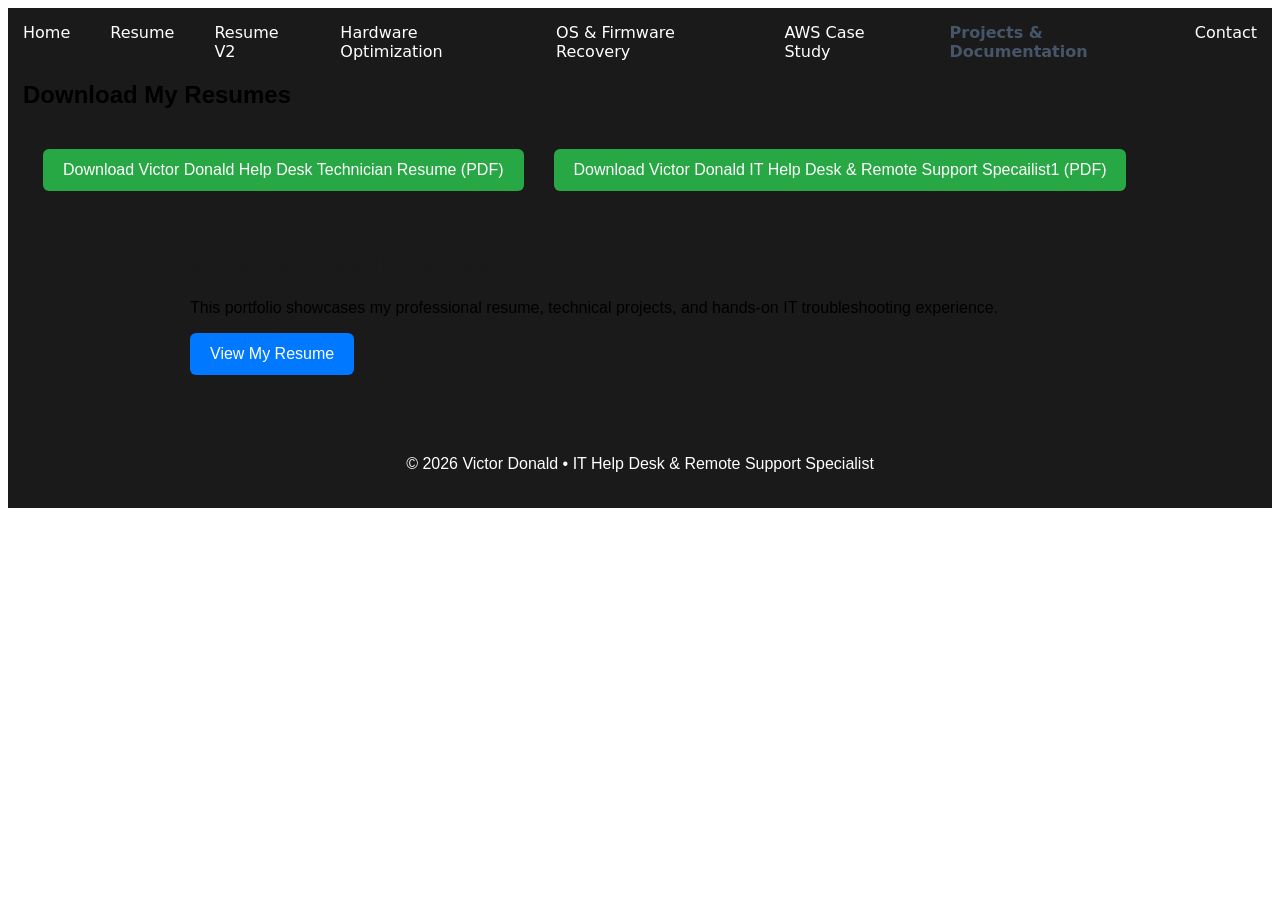
==== index.html @ 6b9271ef "Update index.html" ====
<!DOCTYPE html>
<html>
<head>
  <title>Victor Donald - IT Portfolio</title>
</head>

<body>

<nav style="background:#1a1a1a; padding:15px; font-family:Arial;">
<nav style="display: flex; gap: 20px; font-family: system-ui, -apple-system, sans-serif;">
  
  
  
  <a href="index.html" style="color:white; margin-right:20px; text-decoration:none;">Home</a>
  <a href="resume.html" style="color:white; margin-right:20px; text-decoration:none;">Resume</a>
  <a href="resumeV2.html" style="color:white; margin-right:20px; text-decoration:none;">Resume V2</a>
  <a href="hardware-optimization.html" style="color:white; margin-right:20px; text-decoration:none;">Hardware Optimization</a>
  <a href="os-firmware-recovery.html" style="color:white; margin-right:20px; text-decoration:none;">OS & Firmware Recovery</a>
  <a href="aws-case-study.html" style="color:white; margin-right:20px; text-decoration:none;"> AWS Case Study</a>
  <a href="projects.html" style="text-decoration: none; color: #475569; font-weight: 600;">Projects & Documentation</a>
  <a href="contact.html" style="color:white; text-decoration:none;">Contact</a>
</nav>
<h2>Download My Resumes</h2>
  <a href="Victor Donald Help Desk Technician Resume.pdf" download
    style="display:inline-block; padding:12px 20px; background:#28a745; color:white; border-radius:6px; text-decoration:none; margin:20px 10px 20px 20px;">
  Download Victor Donald Help Desk Technician Resume (PDF)
    <a href="Victor donald_resume IT help Desk & Remote Support Specailist1.pdf" download
    style="display:inline-block; padding:12px 20px; background:#28a745; color:white; border-radius:6px; text-decoration:none; margin:20px 10px 20px 20px;">

      
  Download Victor Donald IT Help Desk & Remote Support Specailist1 (PDF)
</a>
<div style="max-width:900px; margin:auto; padding:20px; font-family:Arial;">
  <h1 style="color:#1a1a1a;">Welcome to My IT Portfolio</h1>
  <p>This portfolio showcases my professional resume, technical projects, and hands-on IT troubleshooting experience.</p>

  <a href="resume.html" style="display:inline-block; padding:12px 20px; background:#0078ff; color:white; border-radius:6px; text-decoration:none;">
    View My Resume
  </a>
</div>

<footer style="background:#1a1a1a; color:white; text-align:center; padding:20px; margin-top:40px;">
  © 2026 Victor Donald • IT Help Desk & Remote Support Specialist
</footer>

</body>
</html>
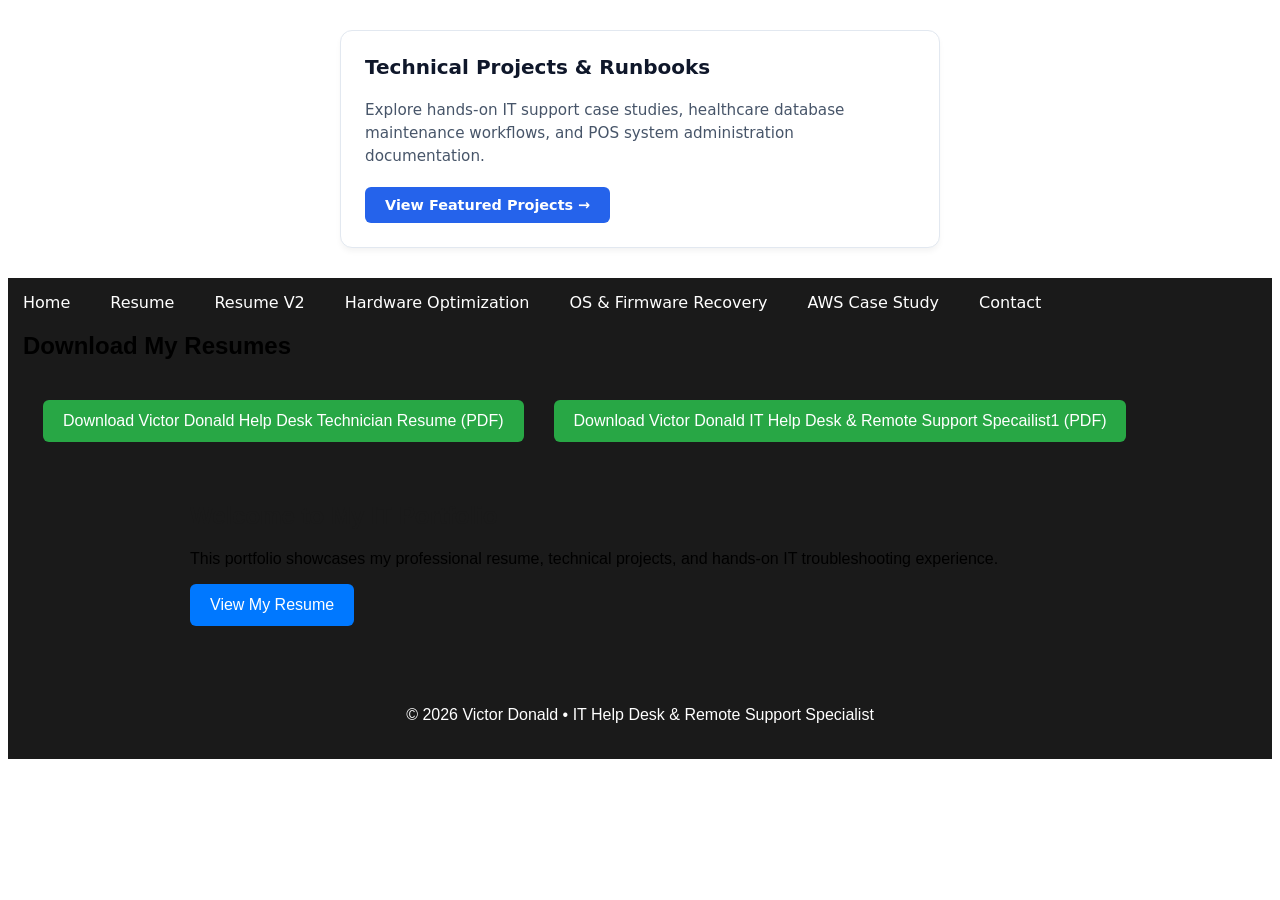
==== commit b7ce3e49: "Update index.html" ====
--- a/index.html
+++ b/index.html
@@ -5,7 +5,22 @@
 </head>
 
 <body>
+<!-- Add this code to your home page where you want the link/card to appear -->
 
+<div class="portfolio-link-container" style="max-width: 600px; margin: 30px auto; font-family: system-ui, -apple-system, sans-serif;">
+  
+  <!-- Option 1: High-Impact Featured Project Card -->
+  <div style="background: #ffffff; border: 1px solid #e2e8f0; border-radius: 12px; padding: 24px; box-shadow: 0 4px 6px -1px rgba(0, 0, 0, 0.05);">
+    <h3 style="margin-top: 0; color: #0f172a; font-size: 1.25rem;">Technical Projects & Runbooks</h3>
+    <p style="color: #475569; font-size: 0.95rem; line-height: 1.5; margin-bottom: 20px;">
+      Explore hands-on IT support case studies, healthcare database maintenance workflows, and POS system administration documentation.
+    </p>
+    <a href="projects.html" style="display: inline-block; background-color: #2563eb; color: #ffffff; text-decoration: none; padding: 10px 20px; border-radius: 6px; font-weight: 600; font-size: 0.9rem; transition: background-color 0.2s ease;">
+      View Featured Projects &rarr;
+    </a>
+  </div>
+
+</div>
 <nav style="background:#1a1a1a; padding:15px; font-family:Arial;">
 <nav style="display: flex; gap: 20px; font-family: system-ui, -apple-system, sans-serif;">
   
@@ -17,7 +32,7 @@
   <a href="hardware-optimization.html" style="color:white; margin-right:20px; text-decoration:none;">Hardware Optimization</a>
   <a href="os-firmware-recovery.html" style="color:white; margin-right:20px; text-decoration:none;">OS & Firmware Recovery</a>
   <a href="aws-case-study.html" style="color:white; margin-right:20px; text-decoration:none;"> AWS Case Study</a>
-  <a href="projects.html" style="text-decoration: none; color: #475569; font-weight: 600;">Projects & Documentation</a>
+ 
   <a href="contact.html" style="color:white; text-decoration:none;">Contact</a>
 </nav>
 <h2>Download My Resumes</h2>
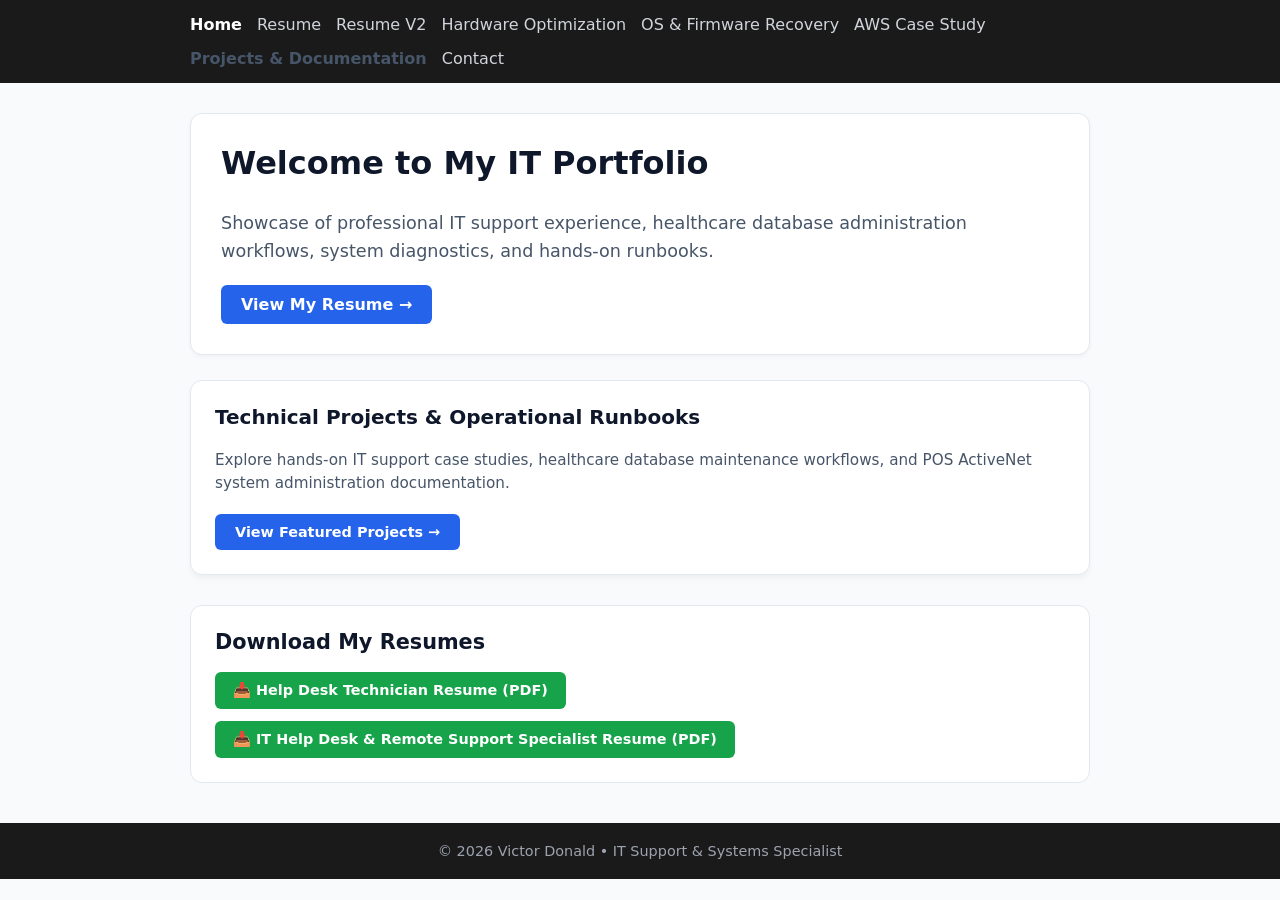
==== commit 77dee463: "Update index.html" ====
--- a/index.html
+++ b/index.html
@@ -1,62 +1,73 @@
 <!DOCTYPE html>
-<html>
+<html lang="en">
 <head>
+  <meta charset="UTF-8">
+  <meta name="viewport" content="width=device-width, initial-scale=1.0">
   <title>Victor Donald - IT Portfolio</title>
 </head>
+<body style="margin: 0; padding: 0; font-family: system-ui, -apple-system, sans-serif; background-color: #f8fafc; color: #1e293b;">
 
-<body>
-<!-- Add this code to your home page where you want the link/card to appear -->
+  <!-- 1. Top Navigation Bar -->
+  <nav style="background: #1a1a1a; padding: 15px 20px;">
+    <div style="max-width: 900px; margin: 0 auto; display: flex; flex-wrap: wrap; gap: 15px; align-items: center;">
+      <a href="index.html" style="color: white; text-decoration: none; font-weight: bold;">Home</a>
+      <a href="resume.html" style="color: #d1d5db; text-decoration: none;">Resume</a>
+      <a href="resumeV2.html" style="color: #d1d5db; text-decoration: none;">Resume V2</a>
+      <a href="hardware-optimization.html" style="color: #d1d5db; text-decoration: none;">Hardware Optimization</a>
+      <a href="os-firmware-recovery.html" style="color: #d1d5db; text-decoration: none;">OS & Firmware Recovery</a>
+      <a href="aws-case-study.html" style="color: #d1d5db; text-decoration: none;">AWS Case Study</a>
+      <a href="projects.html" style="text-decoration: none; color: #475569; font-weight: 600;">Projects & Documentation</a>
+      <a href="contact.html" style="color: #d1d5db; text-decoration: none;">Contact</a>
+    
+    </div>
+  </nav>
 
-<div class="portfolio-link-container" style="max-width: 600px; margin: 30px auto; font-family: system-ui, -apple-system, sans-serif;">
-  
-  <!-- Option 1: High-Impact Featured Project Card -->
-  <div style="background: #ffffff; border: 1px solid #e2e8f0; border-radius: 12px; padding: 24px; box-shadow: 0 4px 6px -1px rgba(0, 0, 0, 0.05);">
-    <h3 style="margin-top: 0; color: #0f172a; font-size: 1.25rem;">Technical Projects & Runbooks</h3>
-    <p style="color: #475569; font-size: 0.95rem; line-height: 1.5; margin-bottom: 20px;">
-      Explore hands-on IT support case studies, healthcare database maintenance workflows, and POS system administration documentation.
-    </p>
-    <a href="projects.html" style="display: inline-block; background-color: #2563eb; color: #ffffff; text-decoration: none; padding: 10px 20px; border-radius: 6px; font-weight: 600; font-size: 0.9rem; transition: background-color 0.2s ease;">
-      View Featured Projects &rarr;
-    </a>
-  </div>
+  <!-- Main Container -->
+  <main style="max-width: 900px; margin: 30px auto; padding: 0 20px;">
 
-</div>
-<nav style="background:#1a1a1a; padding:15px; font-family:Arial;">
-<nav style="display: flex; gap: 20px; font-family: system-ui, -apple-system, sans-serif;">
-  
-  
-  
-  <a href="index.html" style="color:white; margin-right:20px; text-decoration:none;">Home</a>
-  <a href="resume.html" style="color:white; margin-right:20px; text-decoration:none;">Resume</a>
-  <a href="resumeV2.html" style="color:white; margin-right:20px; text-decoration:none;">Resume V2</a>
-  <a href="hardware-optimization.html" style="color:white; margin-right:20px; text-decoration:none;">Hardware Optimization</a>
-  <a href="os-firmware-recovery.html" style="color:white; margin-right:20px; text-decoration:none;">OS & Firmware Recovery</a>
-  <a href="aws-case-study.html" style="color:white; margin-right:20px; text-decoration:none;"> AWS Case Study</a>
- 
-  <a href="contact.html" style="color:white; text-decoration:none;">Contact</a>
-</nav>
-<h2>Download My Resumes</h2>
-  <a href="Victor Donald Help Desk Technician Resume.pdf" download
-    style="display:inline-block; padding:12px 20px; background:#28a745; color:white; border-radius:6px; text-decoration:none; margin:20px 10px 20px 20px;">
-  Download Victor Donald Help Desk Technician Resume (PDF)
-    <a href="Victor donald_resume IT help Desk & Remote Support Specailist1.pdf" download
-    style="display:inline-block; padding:12px 20px; background:#28a745; color:white; border-radius:6px; text-decoration:none; margin:20px 10px 20px 20px;">
+    <!-- 2. Hero / Welcome Banner -->
+    <section style="background: #ffffff; border: 1px solid #e2e8f0; border-radius: 12px; padding: 30px; margin-bottom: 25px; box-shadow: 0 2px 4px rgba(0,0,0,0.04);">
+      <h1 style="color: #0f172a; margin-top: 0; font-size: 2rem;">Welcome to My IT Portfolio</h1>
+      <p style="color: #475569; font-size: 1.1rem; line-height: 1.6; margin-bottom: 20px;">
+        Showcase of professional IT support experience, healthcare database administration workflows, system diagnostics, and hands-on runbooks.
+      </p>
+      <a href="resume.html" style="display: inline-block; padding: 10px 20px; background: #2563eb; color: white; border-radius: 6px; text-decoration: none; font-weight: 600;">
+        View My Resume &rarr;
+      </a>
+    </section>
 
-      
-  Download Victor Donald IT Help Desk & Remote Support Specailist1 (PDF)
-</a>
-<div style="max-width:900px; margin:auto; padding:20px; font-family:Arial;">
-  <h1 style="color:#1a1a1a;">Welcome to My IT Portfolio</h1>
-  <p>This portfolio showcases my professional resume, technical projects, and hands-on IT troubleshooting experience.</p>
+    <!-- 3. Featured Project Card -->
+    <section style="margin-bottom: 30px;">
+      <div style="background: #ffffff; border: 1px solid #e2e8f0; border-radius: 12px; padding: 24px; box-shadow: 0 4px 6px -1px rgba(0, 0, 0, 0.05);">
+        <h3 style="margin-top: 0; color: #0f172a; font-size: 1.25rem;">Technical Projects & Operational Runbooks</h3>
+        <p style="color: #475569; font-size: 0.95rem; line-height: 1.5; margin-bottom: 20px;">
+          Explore hands-on IT support case studies, healthcare database maintenance workflows, and POS ActiveNet system administration documentation.
+        </p>
+        <a href="projects.html" style="display: inline-block; background-color: #2563eb; color: #ffffff; text-decoration: none; padding: 10px 20px; border-radius: 6px; font-weight: 600; font-size: 0.9rem;">
+          View Featured Projects &rarr;
+        </a>
+      </div>
+    </section>
 
-  <a href="resume.html" style="display:inline-block; padding:12px 20px; background:#0078ff; color:white; border-radius:6px; text-decoration:none;">
-    View My Resume
-  </a>
-</div>
+    <!-- 4. Download Resumes Section -->
+    <section style="background: #ffffff; border: 1px solid #e2e8f0; border-radius: 12px; padding: 24px; margin-bottom: 30px;">
+      <h2 style="margin-top: 0; color: #0f172a; font-size: 1.3rem;">Download My Resumes</h2>
+      <div style="display: flex; flex-wrap: wrap; gap: 12px; margin-top: 15px;">
+        <a href="Victor Donald Help Desk Technician Resume.pdf" download style="display: inline-block; padding: 10px 18px; background: #16a34a; color: white; border-radius: 6px; text-decoration: none; font-weight: 600; font-size: 0.9rem;">
+          📥 Help Desk Technician Resume (PDF)
+        </a>
+        <a href="Victor donald_resume IT help Desk & Remote Support Specailist1.pdf" download style="display: inline-block; padding: 10px 18px; background: #16a34a; color: white; border-radius: 6px; text-decoration: none; font-weight: 600; font-size: 0.9rem;">
+          📥 IT Help Desk & Remote Support Specialist Resume (PDF)
+        </a>
+      </div>
+    </section>
 
-<footer style="background:#1a1a1a; color:white; text-align:center; padding:20px; margin-top:40px;">
-  © 2026 Victor Donald • IT Help Desk & Remote Support Specialist
-</footer>
+  </main>
+
+  <!-- 5. Footer -->
+  <footer style="background: #1a1a1a; color: #9ca3af; text-align: center; padding: 20px; margin-top: 40px; font-size: 0.9rem;">
+    © 2026 Victor Donald • IT Support & Systems Specialist
+  </footer>
 
 </body>
 </html>
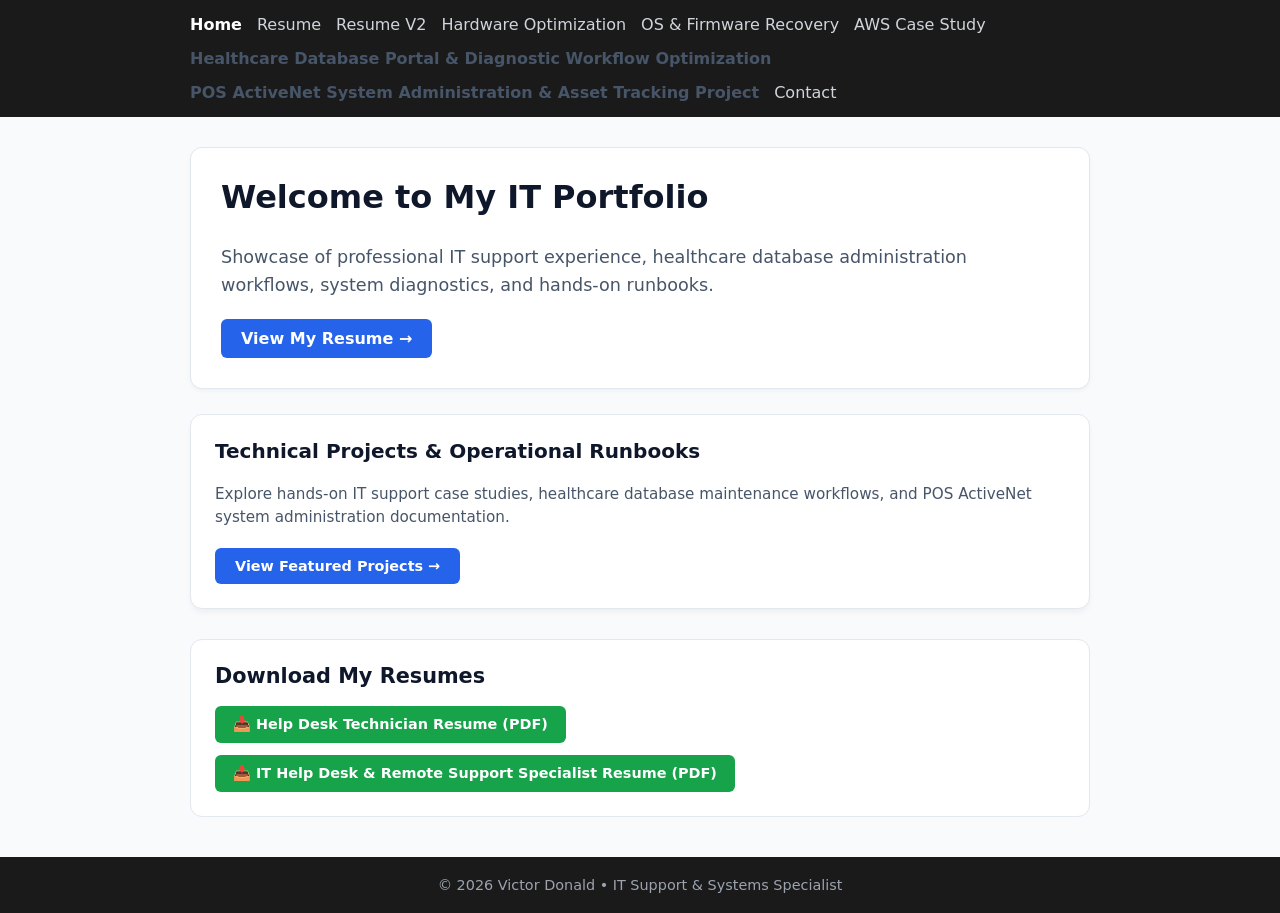
==== commit 7d05ce68: "Update index.html" ====
--- a/index.html
+++ b/index.html
@@ -16,7 +16,8 @@
       <a href="hardware-optimization.html" style="color: #d1d5db; text-decoration: none;">Hardware Optimization</a>
       <a href="os-firmware-recovery.html" style="color: #d1d5db; text-decoration: none;">OS & Firmware Recovery</a>
       <a href="aws-case-study.html" style="color: #d1d5db; text-decoration: none;">AWS Case Study</a>
-      <a href="projects.html" style="text-decoration: none; color: #475569; font-weight: 600;">Projects & Documentation</a>
+      <a href="project-heathcare.html" style="text-decoration: none; color: #475569; font-weight: 600;">Healthcare Database Portal & Diagnostic Workflow Optimization</a>
+       <a href="project-pos.html" style="text-decoration: none; color: #475569; font-weight: 600;">POS ActiveNet System Administration & Asset Tracking Project</a>
       <a href="contact.html" style="color: #d1d5db; text-decoration: none;">Contact</a>
     
     </div>
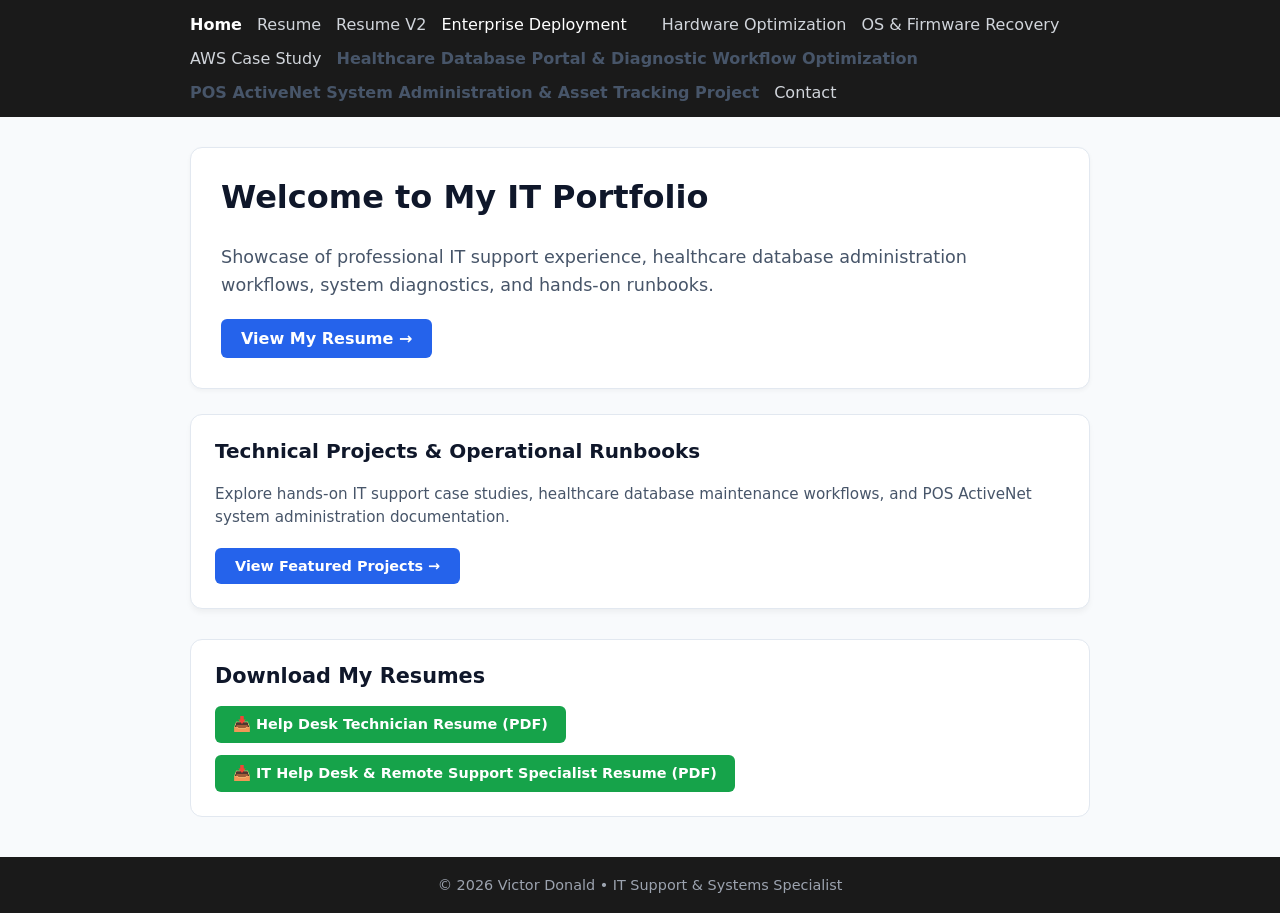
==== commit 1ff4ad97: "Update index.html" ====
--- a/index.html
+++ b/index.html
@@ -13,10 +13,11 @@
       <a href="index.html" style="color: white; text-decoration: none; font-weight: bold;">Home</a>
       <a href="resume.html" style="color: #d1d5db; text-decoration: none;">Resume</a>
       <a href="resumeV2.html" style="color: #d1d5db; text-decoration: none;">Resume V2</a>
+       <a href="enterprise-deployment.html" style="color:white; margin-right:20px; text-decoration:none;">Enterprise Deployment</a>
       <a href="hardware-optimization.html" style="color: #d1d5db; text-decoration: none;">Hardware Optimization</a>
       <a href="os-firmware-recovery.html" style="color: #d1d5db; text-decoration: none;">OS & Firmware Recovery</a>
       <a href="aws-case-study.html" style="color: #d1d5db; text-decoration: none;">AWS Case Study</a>
-      <a href="project-heathcare.html" style="text-decoration: none; color: #475569; font-weight: 600;">Healthcare Database Portal & Diagnostic Workflow Optimization</a>
+      <a href="project-healthcare.html" style="text-decoration: none; color: #475569; font-weight: 600;">Healthcare Database Portal & Diagnostic Workflow Optimization</a>
        <a href="project-pos.html" style="text-decoration: none; color: #475569; font-weight: 600;">POS ActiveNet System Administration & Asset Tracking Project</a>
       <a href="contact.html" style="color: #d1d5db; text-decoration: none;">Contact</a>
     
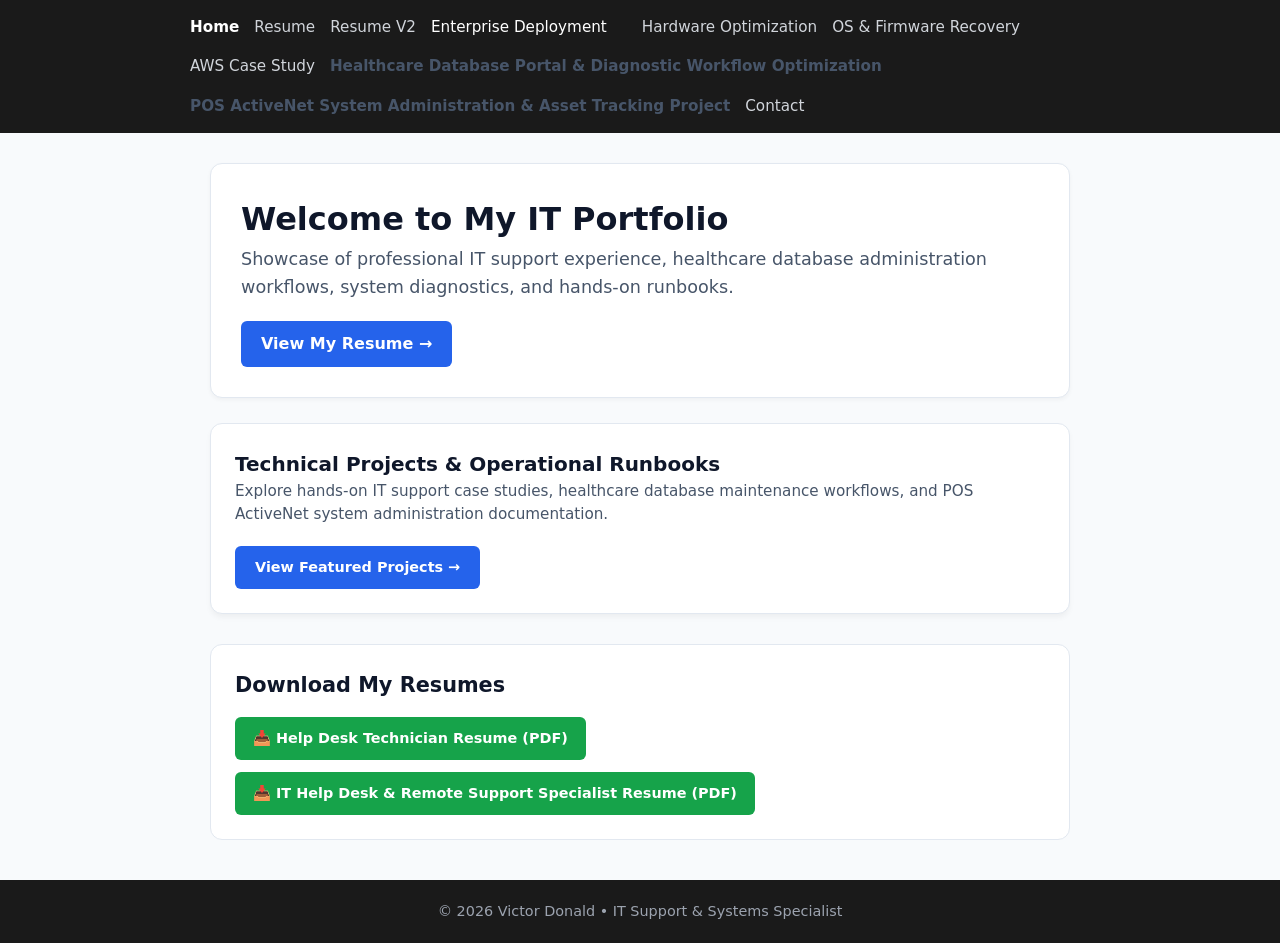
==== commit ad02b57b: "Update index.html Connect homepage to portfolio stylesheet" ====
--- a/index.html
+++ b/index.html
@@ -4,6 +4,7 @@
   <meta charset="UTF-8">
   <meta name="viewport" content="width=device-width, initial-scale=1.0">
   <title>Victor Donald - IT Portfolio</title>
+ <link rel="stylesheet" href="style.css">
 </head>
 <body style="margin: 0; padding: 0; font-family: system-ui, -apple-system, sans-serif; background-color: #f8fafc; color: #1e293b;">
 
--- a/style.css
+++ b/style.css
@@ -0,0 +1,370 @@
+/* =========================================
+   VICTOR DONALD | IT PORTFOLIO
+   ========================================= */
+
+:root {
+    --bg: #0f172a;
+    --bg-light: #111827;
+    --surface: #1e293b;
+    --surface-light: #334155;
+    --text: #f8fafc;
+    --muted: #cbd5e1;
+    --accent: #38bdf8;
+    --accent-hover: #7dd3fc;
+    --border: #334155;
+    --max-width: 1100px;
+}
+
+* {
+    margin: 0;
+    padding: 0;
+    box-sizing: border-box;
+}
+
+html {
+    scroll-behavior: smooth;
+}
+
+body {
+    font-family: Arial, Helvetica, sans-serif;
+    background: var(--bg);
+    color: var(--text);
+    line-height: 1.6;
+}
+
+a {
+    color: inherit;
+    text-decoration: none;
+}
+
+.container {
+    width: min(90%, var(--max-width));
+    margin: 0 auto;
+}
+
+.narrow {
+    max-width: 800px;
+}
+
+/* =========================================
+   HEADER & NAVIGATION
+   ========================================= */
+
+.site-header {
+    position: sticky;
+    top: 0;
+    z-index: 1000;
+    background: rgba(15, 23, 42, 0.96);
+    border-bottom: 1px solid var(--border);
+}
+
+.nav-container {
+    min-height: 75px;
+    display: flex;
+    align-items: center;
+    justify-content: space-between;
+    gap: 30px;
+}
+
+.brand {
+    display: flex;
+    flex-direction: column;
+}
+
+.brand a {
+    font-size: 1.2rem;
+    font-weight: 700;
+}
+
+.brand span {
+    color: var(--muted);
+    font-size: 0.8rem;
+}
+
+nav {
+    display: flex;
+    gap: 20px;
+    flex-wrap: wrap;
+}
+
+nav a {
+    color: var(--muted);
+    font-size: 0.95rem;
+    transition: color 0.2s ease;
+}
+
+nav a:hover {
+    color: var(--accent);
+}
+
+/* =========================================
+   HERO
+   ========================================= */
+
+.hero {
+    padding: 110px 0 90px;
+    border-bottom: 1px solid var(--border);
+}
+
+.hero-content {
+    max-width: 850px;
+}
+
+.eyebrow,
+.section-label {
+    color: var(--accent);
+    font-size: 0.8rem;
+    font-weight: 700;
+    letter-spacing: 0.12em;
+    margin-bottom: 14px;
+}
+
+.hero h1 {
+    font-size: clamp(2.5rem, 7vw, 5rem);
+    line-height: 1.05;
+    margin-bottom: 25px;
+}
+
+.hero-text {
+    max-width: 750px;
+    color: var(--muted);
+    font-size: 1.15rem;
+    margin-bottom: 30px;
+}
+
+.hero-buttons,
+.contact-links {
+    display: flex;
+    flex-wrap: wrap;
+    gap: 14px;
+}
+
+.button {
+    display: inline-block;
+    padding: 12px 20px;
+    border-radius: 6px;
+    font-weight: 700;
+    transition: transform 0.2s ease, background 0.2s ease;
+}
+
+.button:hover {
+    transform: translateY(-2px);
+}
+
+.primary {
+    background: var(--accent);
+    color: #082f49;
+}
+
+.primary:hover {
+    background: var(--accent-hover);
+}
+
+.secondary {
+    border: 1px solid var(--border);
+    color: var(--text);
+}
+
+/* =========================================
+   SECTIONS
+   ========================================= */
+
+.section {
+    padding: 85px 0;
+}
+
+.section h2 {
+    font-size: clamp(2rem, 4vw, 3rem);
+    margin-bottom: 20px;
+}
+
+.section-intro,
+.narrow p {
+    color: var(--muted);
+    margin-bottom: 18px;
+}
+
+.methodology-section,
+.skills-section,
+.contact-section {
+    background: var(--bg-light);
+    border-top: 1px solid var(--border);
+    border-bottom: 1px solid var(--border);
+}
+
+/* =========================================
+   PROJECT CARDS
+   ========================================= */
+
+.labs-section {
+    background: var(--bg-light);
+}
+
+.lab-grid {
+    display: grid;
+    grid-template-columns: repeat(auto-fit, minmax(240px, 1fr));
+    gap: 20px;
+    margin-top: 35px;
+}
+
+.lab-card,
+.project-card {
+    background: var(--surface);
+    border: 1px solid var(--border);
+    border-radius: 10px;
+    padding: 25px;
+    transition: transform 0.2s ease, border-color 0.2s ease;
+}
+
+.lab-card:hover,
+.project-card:hover {
+    transform: translateY(-4px);
+    border-color: var(--accent);
+}
+
+.lab-number {
+    color: var(--accent);
+    font-size: 0.8rem;
+    font-weight: 700;
+    letter-spacing: 0.08em;
+    margin-bottom: 12px;
+}
+
+.lab-card h3,
+.project-card h3 {
+    font-size: 1.25rem;
+    margin-bottom: 12px;
+}
+
+.lab-card p,
+.project-card p {
+    color: var(--muted);
+    margin-bottom: 18px;
+}
+
+/* =========================================
+   PROJECT LINKS
+   ========================================= */
+
+.project-card a,
+.card-link {
+    color: var(--accent);
+    font-weight: 700;
+}
+
+.project-card a:hover,
+.card-link:hover {
+    color: var(--accent-hover);
+}
+
+/* =========================================
+   TAGS / SKILLS
+   ========================================= */
+
+.tags,
+.skills-list {
+    display: flex;
+    flex-wrap: wrap;
+    gap: 10px;
+}
+
+.tags span,
+.skills-list span {
+    background: var(--surface-light);
+    border: 1px solid var(--border);
+    color: var(--muted);
+    padding: 7px 10px;
+    border-radius: 999px;
+    font-size: 0.85rem;
+}
+
+/* =========================================
+   METHODOLOGY
+   ========================================= */
+
+.methodology-grid {
+    display: grid;
+    grid-template-columns: repeat(auto-fit, minmax(220px, 1fr));
+    gap: 20px;
+    margin-top: 35px;
+}
+
+.method-card {
+    padding: 22px;
+    border-left: 2px solid var(--accent);
+}
+
+.method-card > span {
+    display: block;
+    color: var(--accent);
+    font-weight: 700;
+    margin-bottom: 10px;
+}
+
+.method-card h3 {
+    margin-bottom: 10px;
+}
+
+.method-card p {
+    color: var(--muted);
+}
+
+/* =========================================
+   RESUME / CONTACT
+   ========================================= */
+
+.contact-links a {
+    border: 1px solid var(--border);
+    padding: 12px 18px;
+    border-radius: 6px;
+    color: var(--text);
+    transition: border-color 0.2s ease, color 0.2s ease;
+}
+
+.contact-links a:hover {
+    border-color: var(--accent);
+    color: var(--accent);
+}
+
+/* =========================================
+   FOOTER
+   ========================================= */
+
+footer {
+    padding: 35px 0;
+}
+
+.footer-content {
+    display: flex;
+    justify-content: space-between;
+    gap: 20px;
+    flex-wrap: wrap;
+    color: var(--muted);
+    font-size: 0.9rem;
+}
+
+/* =========================================
+   MOBILE
+   ========================================= */
+
+@media (max-width: 700px) {
+
+    .nav-container {
+        padding: 15px 0;
+        align-items: flex-start;
+        flex-direction: column;
+    }
+
+    nav {
+        gap: 15px;
+    }
+
+    .hero {
+        padding: 80px 0 70px;
+    }
+
+    .section {
+        padding: 65px 0;
+    }
+
+}
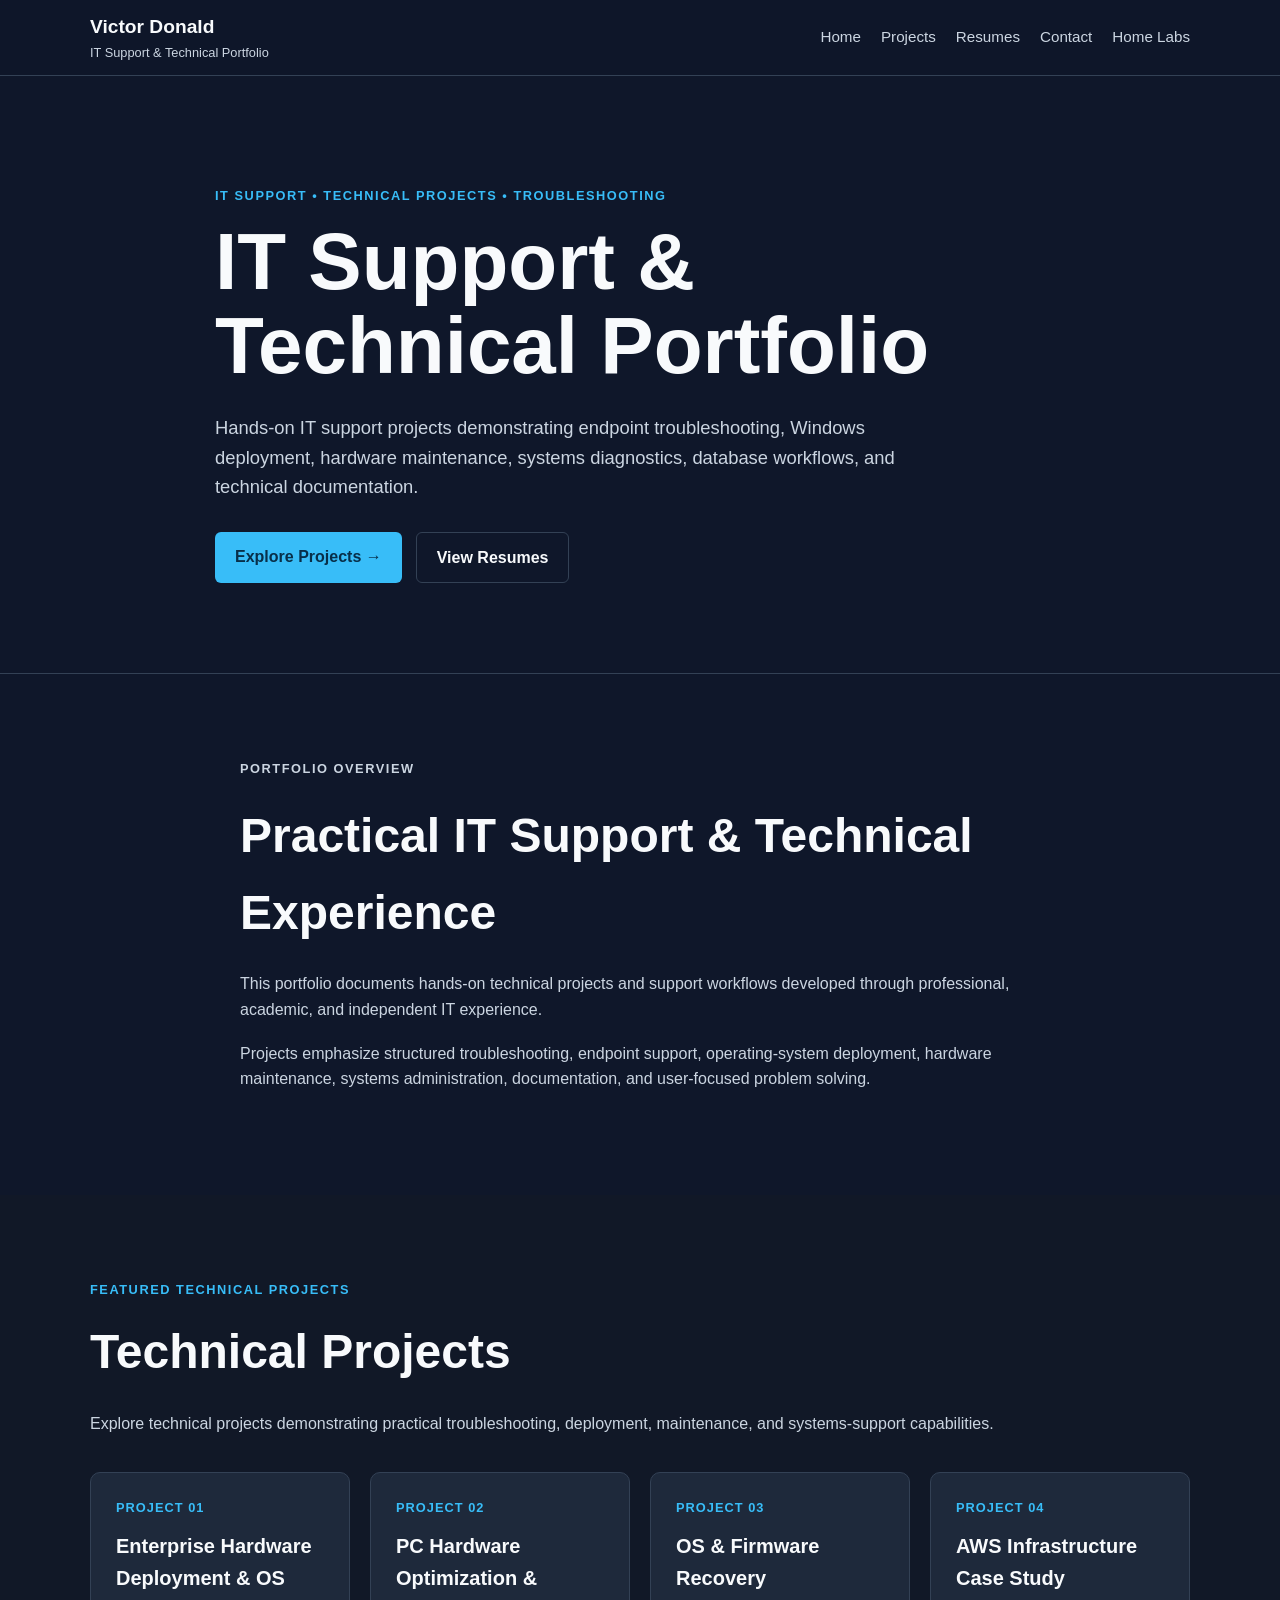
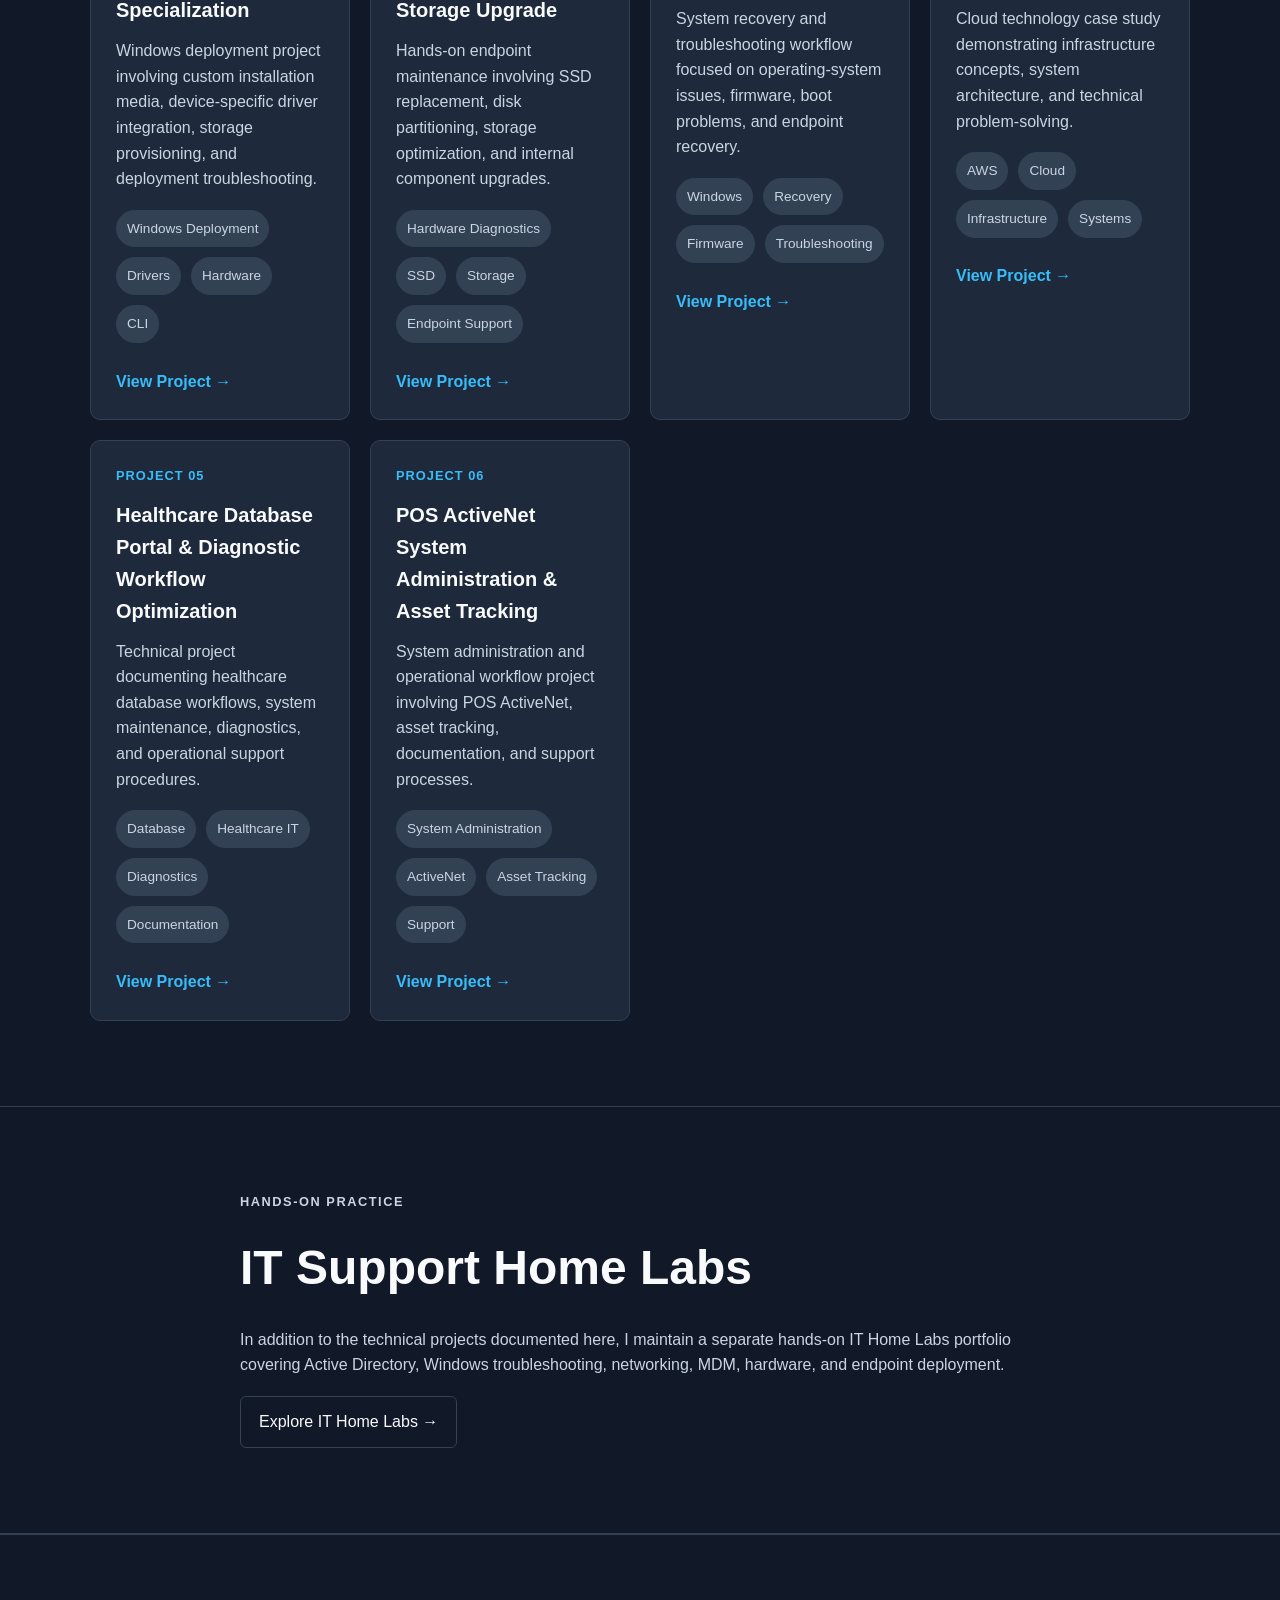
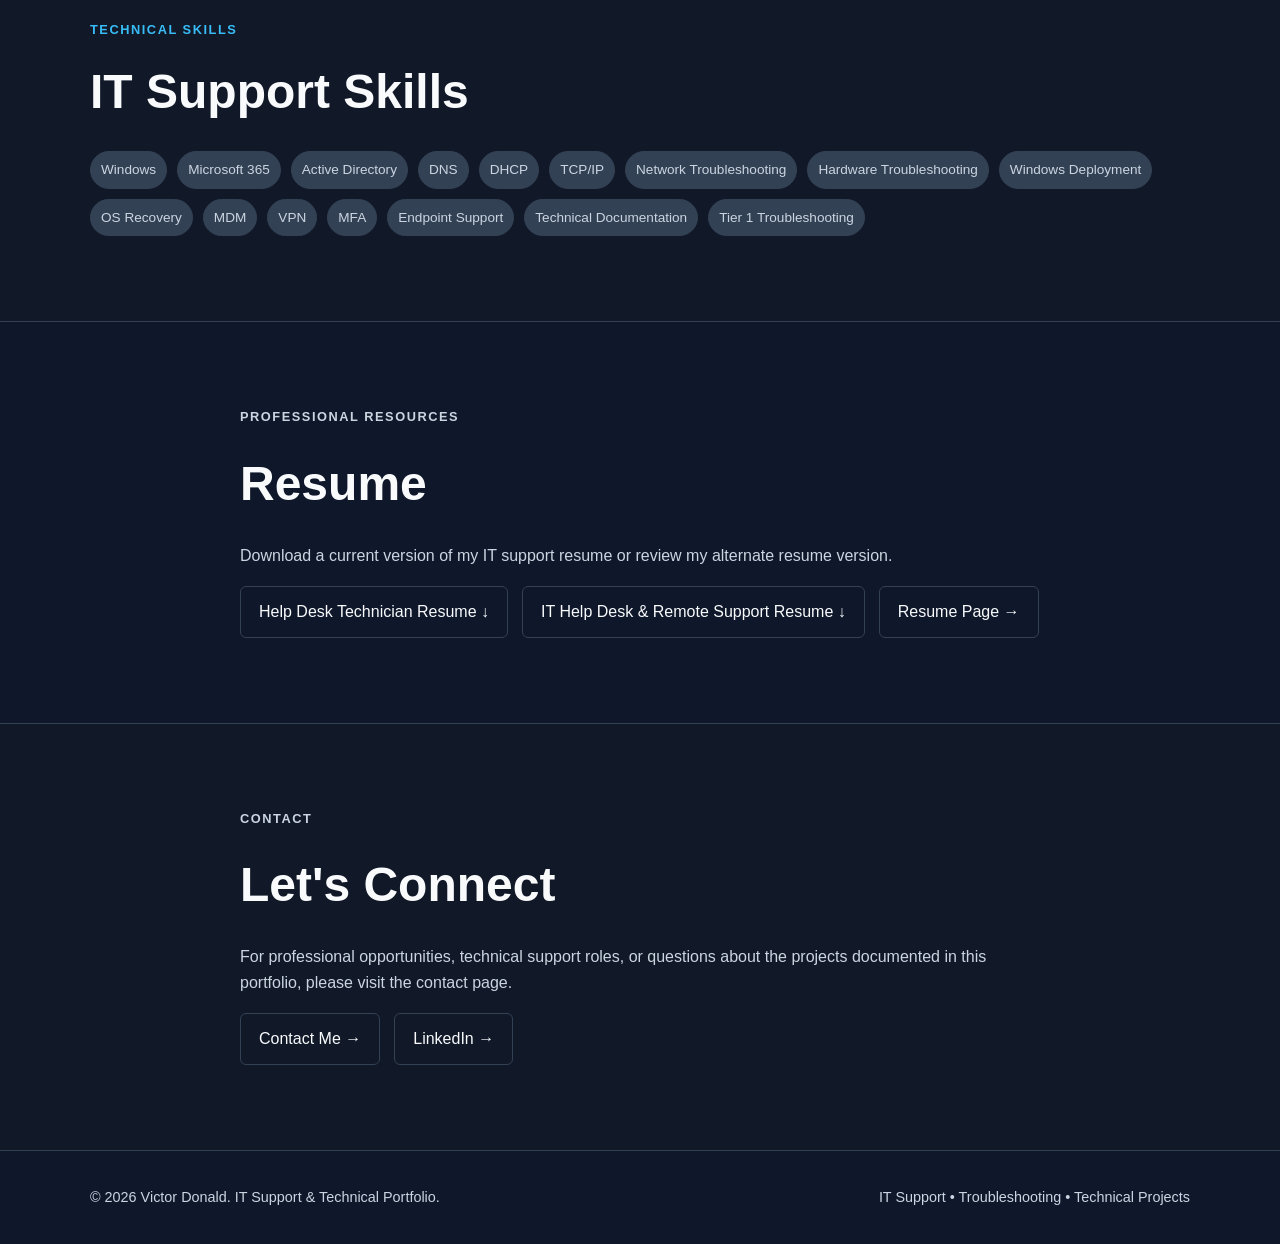
==== commit 8b138913: "Update index.html Redesign portfolio homepage to match home labs" ====
--- a/index.html
+++ b/index.html
@@ -1,76 +1,565 @@
 <!DOCTYPE html>
 <html lang="en">
 <head>
-  <meta charset="UTF-8">
-  <meta name="viewport" content="width=device-width, initial-scale=1.0">
-  <title>Victor Donald - IT Portfolio</title>
- <link rel="stylesheet" href="style.css">
+    <meta charset="UTF-8">
+    <meta name="viewport" content="width=device-width, initial-scale=1.0">
+
+    <title>Victor Donald | IT Support & Technical Portfolio</title>
+
+    <meta name="description"
+          content="Victor Donald's IT Support and Technical Portfolio featuring hands-on troubleshooting, hardware, Windows deployment, healthcare systems, database workflows, and enterprise IT projects.">
+
+    <link rel="stylesheet" href="style.css">
 </head>
-<body style="margin: 0; padding: 0; font-family: system-ui, -apple-system, sans-serif; background-color: #f8fafc; color: #1e293b;">
-
-  <!-- 1. Top Navigation Bar -->
-  <nav style="background: #1a1a1a; padding: 15px 20px;">
-    <div style="max-width: 900px; margin: 0 auto; display: flex; flex-wrap: wrap; gap: 15px; align-items: center;">
-      <a href="index.html" style="color: white; text-decoration: none; font-weight: bold;">Home</a>
-      <a href="resume.html" style="color: #d1d5db; text-decoration: none;">Resume</a>
-      <a href="resumeV2.html" style="color: #d1d5db; text-decoration: none;">Resume V2</a>
-       <a href="enterprise-deployment.html" style="color:white; margin-right:20px; text-decoration:none;">Enterprise Deployment</a>
-      <a href="hardware-optimization.html" style="color: #d1d5db; text-decoration: none;">Hardware Optimization</a>
-      <a href="os-firmware-recovery.html" style="color: #d1d5db; text-decoration: none;">OS & Firmware Recovery</a>
-      <a href="aws-case-study.html" style="color: #d1d5db; text-decoration: none;">AWS Case Study</a>
-      <a href="project-healthcare.html" style="text-decoration: none; color: #475569; font-weight: 600;">Healthcare Database Portal & Diagnostic Workflow Optimization</a>
-       <a href="project-pos.html" style="text-decoration: none; color: #475569; font-weight: 600;">POS ActiveNet System Administration & Asset Tracking Project</a>
-      <a href="contact.html" style="color: #d1d5db; text-decoration: none;">Contact</a>
-    
+
+<body>
+
+<header class="site-header">
+
+    <div class="container nav-container">
+
+        <div class="brand">
+            <a href="index.html">Victor Donald</a>
+            <span>IT Support &amp; Technical Portfolio</span>
+        </div>
+
+        <nav aria-label="Main navigation">
+
+            <a href="index.html">Home</a>
+
+            <a href="projects.html">Projects</a>
+
+            <a href="#resumes">Resumes</a>
+
+            <a href="contact.html">Contact</a>
+
+            <a href="https://victor-donald.github.io/IT-Home-Labs/">
+                Home Labs
+            </a>
+
+        </nav>
+
     </div>
-  </nav>
-
-  <!-- Main Container -->
-  <main style="max-width: 900px; margin: 30px auto; padding: 0 20px;">
-
-    <!-- 2. Hero / Welcome Banner -->
-    <section style="background: #ffffff; border: 1px solid #e2e8f0; border-radius: 12px; padding: 30px; margin-bottom: 25px; box-shadow: 0 2px 4px rgba(0,0,0,0.04);">
-      <h1 style="color: #0f172a; margin-top: 0; font-size: 2rem;">Welcome to My IT Portfolio</h1>
-      <p style="color: #475569; font-size: 1.1rem; line-height: 1.6; margin-bottom: 20px;">
-        Showcase of professional IT support experience, healthcare database administration workflows, system diagnostics, and hands-on runbooks.
-      </p>
-      <a href="resume.html" style="display: inline-block; padding: 10px 20px; background: #2563eb; color: white; border-radius: 6px; text-decoration: none; font-weight: 600;">
-        View My Resume &rarr;
-      </a>
-    </section>
-
-    <!-- 3. Featured Project Card -->
-    <section style="margin-bottom: 30px;">
-      <div style="background: #ffffff; border: 1px solid #e2e8f0; border-radius: 12px; padding: 24px; box-shadow: 0 4px 6px -1px rgba(0, 0, 0, 0.05);">
-        <h3 style="margin-top: 0; color: #0f172a; font-size: 1.25rem;">Technical Projects & Operational Runbooks</h3>
-        <p style="color: #475569; font-size: 0.95rem; line-height: 1.5; margin-bottom: 20px;">
-          Explore hands-on IT support case studies, healthcare database maintenance workflows, and POS ActiveNet system administration documentation.
+
+</header>
+
+
+<main>
+
+    <!-- HERO -->
+
+    <section class="hero">
+
+        <div class="container hero-content">
+
+            <p class="eyebrow">
+                IT SUPPORT • TECHNICAL PROJECTS • TROUBLESHOOTING
+            </p>
+
+            <h1>
+                IT Support &amp;<br>
+                Technical Portfolio
+            </h1>
+
+            <p class="hero-text">
+                Hands-on IT support projects demonstrating endpoint
+                troubleshooting, Windows deployment, hardware
+                maintenance, systems diagnostics, database workflows,
+                and technical documentation.
+            </p>
+
+            <div class="hero-buttons">
+
+                <a class="button primary"
+                   href="projects.html">
+                    Explore Projects →
+                </a>
+
+                <a class="button secondary"
+                   href="#resumes">
+                    View Resumes
+                </a>
+
+            </div>
+
+        </div>
+
+    </section>
+
+
+    <!-- ABOUT -->
+
+    <section class="section">
+
+        <div class="container narrow">
+
+            <p class="section-label">
+                PORTFOLIO OVERVIEW
+            </p>
+
+            <h2>
+                Practical IT Support &amp; Technical Experience
+            </h2>
+
+            <p>
+                This portfolio documents hands-on technical projects
+                and support workflows developed through professional,
+                academic, and independent IT experience.
+            </p>
+
+            <p>
+                Projects emphasize structured troubleshooting,
+                endpoint support, operating-system deployment,
+                hardware maintenance, systems administration,
+                documentation, and user-focused problem solving.
+            </p>
+
+        </div>
+
+    </section>
+
+
+    <!-- PROJECTS -->
+
+    <section id="projects" class="section labs-section">
+
+        <div class="container">
+
+            <p class="section-label">
+                FEATURED TECHNICAL PROJECTS
+            </p>
+
+            <h2>
+                Technical Projects
+            </h2>
+
+            <p class="section-intro">
+                Explore technical projects demonstrating practical
+                troubleshooting, deployment, maintenance, and
+                systems-support capabilities.
+            </p>
+
+
+            <div class="lab-grid">
+
+
+                <!-- ENTERPRISE DEPLOYMENT -->
+
+                <article class="project-card">
+
+                    <div class="lab-number">
+                        PROJECT 01
+                    </div>
+
+                    <h3>
+                        Enterprise Hardware Deployment &amp; OS Specialization
+                    </h3>
+
+                    <p>
+                        Windows deployment project involving custom
+                        installation media, device-specific driver
+                        integration, storage provisioning, and
+                        deployment troubleshooting.
+                    </p>
+
+                    <div class="tags">
+
+                        <span>Windows Deployment</span>
+                        <span>Drivers</span>
+                        <span>Hardware</span>
+                        <span>CLI</span>
+
+                    </div>
+
+                    <br>
+
+                    <a class="card-link"
+                       href="enterprise-deployment.html">
+                        View Project →
+                    </a>
+
+                </article>
+
+
+                <!-- HARDWARE -->
+
+                <article class="project-card">
+
+                    <div class="lab-number">
+                        PROJECT 02
+                    </div>
+
+                    <h3>
+                        PC Hardware Optimization &amp; Storage Upgrade
+                    </h3>
+
+                    <p>
+                        Hands-on endpoint maintenance involving SSD
+                        replacement, disk partitioning, storage
+                        optimization, and internal component upgrades.
+                    </p>
+
+                    <div class="tags">
+
+                        <span>Hardware Diagnostics</span>
+                        <span>SSD</span>
+                        <span>Storage</span>
+                        <span>Endpoint Support</span>
+
+                    </div>
+
+                    <br>
+
+                    <a class="card-link"
+                       href="hardware-optimization.html">
+                        View Project →
+                    </a>
+
+                </article>
+
+
+                <!-- OS RECOVERY -->
+
+                <article class="project-card">
+
+                    <div class="lab-number">
+                        PROJECT 03
+                    </div>
+
+                    <h3>
+                        OS &amp; Firmware Recovery
+                    </h3>
+
+                    <p>
+                        System recovery and troubleshooting workflow
+                        focused on operating-system issues, firmware,
+                        boot problems, and endpoint recovery.
+                    </p>
+
+                    <div class="tags">
+
+                        <span>Windows</span>
+                        <span>Recovery</span>
+                        <span>Firmware</span>
+                        <span>Troubleshooting</span>
+
+                    </div>
+
+                    <br>
+
+                    <a class="card-link"
+                       href="os-firmware-recovery.html">
+                        View Project →
+                    </a>
+
+                </article>
+
+
+                <!-- AWS -->
+
+                <article class="project-card">
+
+                    <div class="lab-number">
+                        PROJECT 04
+                    </div>
+
+                    <h3>
+                        AWS Infrastructure Case Study
+                    </h3>
+
+                    <p>
+                        Cloud technology case study demonstrating
+                        infrastructure concepts, system architecture,
+                        and technical problem-solving.
+                    </p>
+
+                    <div class="tags">
+
+                        <span>AWS</span>
+                        <span>Cloud</span>
+                        <span>Infrastructure</span>
+                        <span>Systems</span>
+
+                    </div>
+
+                    <br>
+
+                    <a class="card-link"
+                       href="aws-case-study.html">
+                        View Project →
+                    </a>
+
+                </article>
+
+
+                <!-- HEALTHCARE -->
+
+                <article class="project-card">
+
+                    <div class="lab-number">
+                        PROJECT 05
+                    </div>
+
+                    <h3>
+                        Healthcare Database Portal &amp;
+                        Diagnostic Workflow Optimization
+                    </h3>
+
+                    <p>
+                        Technical project documenting healthcare
+                        database workflows, system maintenance,
+                        diagnostics, and operational support procedures.
+                    </p>
+
+                    <div class="tags">
+
+                        <span>Database</span>
+                        <span>Healthcare IT</span>
+                        <span>Diagnostics</span>
+                        <span>Documentation</span>
+
+                    </div>
+
+                    <br>
+
+                    <a class="card-link"
+                       href="project-healthcare.html">
+                        View Project →
+                    </a>
+
+                </article>
+
+
+                <!-- POS -->
+
+                <article class="project-card">
+
+                    <div class="lab-number">
+                        PROJECT 06
+                    </div>
+
+                    <h3>
+                        POS ActiveNet System Administration
+                        &amp; Asset Tracking
+                    </h3>
+
+                    <p>
+                        System administration and operational workflow
+                        project involving POS ActiveNet, asset tracking,
+                        documentation, and support processes.
+                    </p>
+
+                    <div class="tags">
+
+                        <span>System Administration</span>
+                        <span>ActiveNet</span>
+                        <span>Asset Tracking</span>
+                        <span>Support</span>
+
+                    </div>
+
+                    <br>
+
+                    <a class="card-link"
+                       href="project-pos.html">
+                        View Project →
+                    </a>
+
+                </article>
+
+            </div>
+
+        </div>
+
+    </section>
+
+
+    <!-- HOME LABS -->
+
+    <section class="section methodology-section">
+
+        <div class="container narrow">
+
+            <p class="section-label">
+                HANDS-ON PRACTICE
+            </p>
+
+            <h2>
+                IT Support Home Labs
+            </h2>
+
+            <p>
+                In addition to the technical projects documented
+                here, I maintain a separate hands-on IT Home Labs
+                portfolio covering Active Directory, Windows
+                troubleshooting, networking, MDM, hardware, and
+                endpoint deployment.
+            </p>
+
+            <div class="contact-links">
+
+                <a href="https://victor-donald.github.io/IT-Home-Labs/">
+                    Explore IT Home Labs →
+                </a>
+
+            </div>
+
+        </div>
+
+    </section>
+
+
+    <!-- SKILLS -->
+
+    <section id="skills" class="section skills-section">
+
+        <div class="container">
+
+            <p class="section-label">
+                TECHNICAL SKILLS
+            </p>
+
+            <h2>
+                IT Support Skills
+            </h2>
+
+            <div class="skills-list">
+
+                <span>Windows</span>
+
+                <span>Microsoft 365</span>
+
+                <span>Active Directory</span>
+
+                <span>DNS</span>
+
+                <span>DHCP</span>
+
+                <span>TCP/IP</span>
+
+                <span>Network Troubleshooting</span>
+
+                <span>Hardware Troubleshooting</span>
+
+                <span>Windows Deployment</span>
+
+                <span>OS Recovery</span>
+
+                <span>MDM</span>
+
+                <span>VPN</span>
+
+                <span>MFA</span>
+
+                <span>Endpoint Support</span>
+
+                <span>Technical Documentation</span>
+
+                <span>Tier 1 Troubleshooting</span>
+
+            </div>
+
+        </div>
+
+    </section>
+
+
+    <!-- RESUMES -->
+
+    <section id="resumes" class="section">
+
+        <div class="container narrow">
+
+            <p class="section-label">
+                PROFESSIONAL RESOURCES
+            </p>
+
+            <h2>
+                Resume
+            </h2>
+
+            <p>
+                Download a current version of my IT support resume
+                or review my alternate resume version.
+            </p>
+
+            <div class="contact-links">
+
+                <a href="Victor Donald Help Desk Technician Resume.pdf"
+                   download>
+                    Help Desk Technician Resume ↓
+                </a>
+
+                <a href="Victor donald_resume IT help Desk & Remote Support Specailist1.pdf"
+                   download>
+                    IT Help Desk &amp; Remote Support Resume ↓
+                </a>
+
+                <a href="resume.html">
+                    Resume Page →
+                </a>
+
+            </div>
+
+        </div>
+
+    </section>
+
+
+    <!-- CONTACT -->
+
+    <section class="section contact-section">
+
+        <div class="container narrow">
+
+            <p class="section-label">
+                CONTACT
+            </p>
+
+            <h2>
+                Let's Connect
+            </h2>
+
+            <p>
+                For professional opportunities, technical support
+                roles, or questions about the projects documented
+                in this portfolio, please visit the contact page.
+            </p>
+
+            <div class="contact-links">
+
+                <a href="contact.html">
+                    Contact Me →
+                </a>
+
+                <a href="https://www.linkedin.com/in/victor-donald-401040420">
+                    LinkedIn →
+                </a>
+
+            </div>
+
+        </div>
+
+    </section>
+
+</main>
+
+
+<footer>
+
+    <div class="container footer-content">
+
+        <p>
+            © 2026 Victor Donald. IT Support &amp; Technical Portfolio.
         </p>
-        <a href="projects.html" style="display: inline-block; background-color: #2563eb; color: #ffffff; text-decoration: none; padding: 10px 20px; border-radius: 6px; font-weight: 600; font-size: 0.9rem;">
-          View Featured Projects &rarr;
-        </a>
-      </div>
-    </section>
-
-    <!-- 4. Download Resumes Section -->
-    <section style="background: #ffffff; border: 1px solid #e2e8f0; border-radius: 12px; padding: 24px; margin-bottom: 30px;">
-      <h2 style="margin-top: 0; color: #0f172a; font-size: 1.3rem;">Download My Resumes</h2>
-      <div style="display: flex; flex-wrap: wrap; gap: 12px; margin-top: 15px;">
-        <a href="Victor Donald Help Desk Technician Resume.pdf" download style="display: inline-block; padding: 10px 18px; background: #16a34a; color: white; border-radius: 6px; text-decoration: none; font-weight: 600; font-size: 0.9rem;">
-          📥 Help Desk Technician Resume (PDF)
-        </a>
-        <a href="Victor donald_resume IT help Desk & Remote Support Specailist1.pdf" download style="display: inline-block; padding: 10px 18px; background: #16a34a; color: white; border-radius: 6px; text-decoration: none; font-weight: 600; font-size: 0.9rem;">
-          📥 IT Help Desk & Remote Support Specialist Resume (PDF)
-        </a>
-      </div>
-    </section>
-
-  </main>
-
-  <!-- 5. Footer -->
-  <footer style="background: #1a1a1a; color: #9ca3af; text-align: center; padding: 20px; margin-top: 40px; font-size: 0.9rem;">
-    © 2026 Victor Donald • IT Support & Systems Specialist
-  </footer>
+
+        <p>
+            IT Support • Troubleshooting • Technical Projects
+        </p>
+
+    </div>
+
+</footer>
 
 </body>
 </html>
